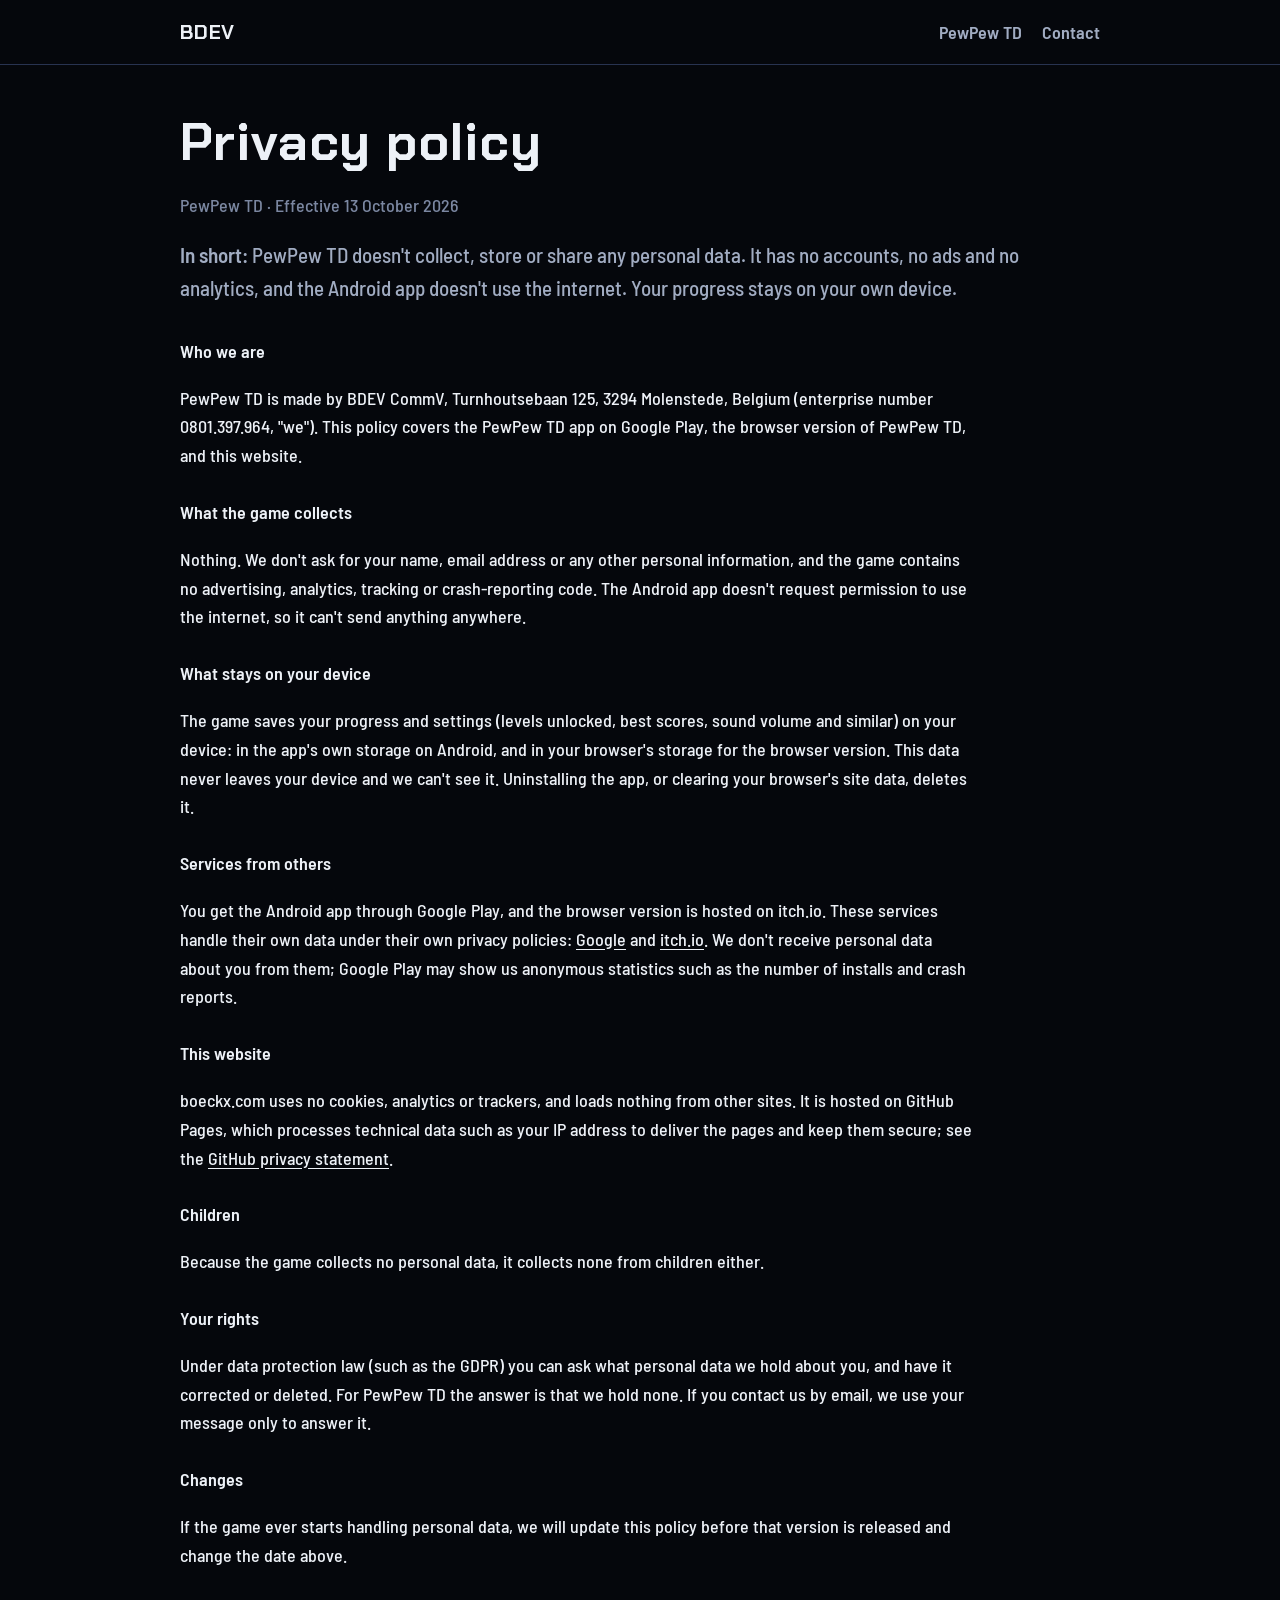
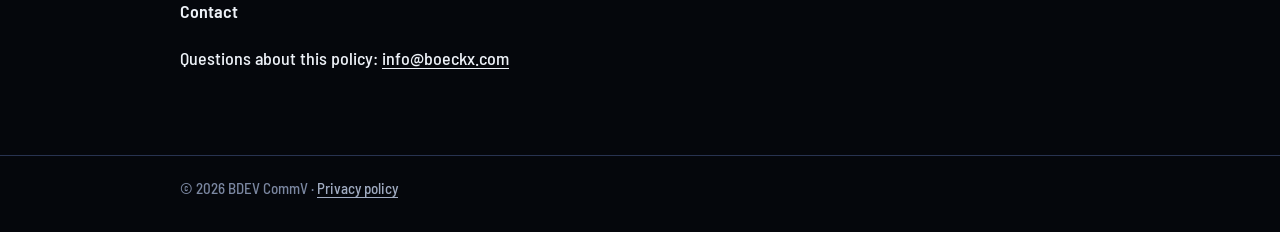
==== pewpew-td/privacy/index.html @ 17bb403c "BDEV CommV website: company details, PewPew TD page and privacy policy Co-Authored-By: Claude Opus 5" ====
<!doctype html>
<html lang="en">
<head>
<meta charset="utf-8">
<meta name="viewport" content="width=device-width, initial-scale=1">
<title>PewPew TD – Privacy policy</title>
<meta name="description" content="Privacy policy for PewPew TD and boeckx.com.">
<link rel="icon" href="../../assets/pewpew-td/icon.png">
<link rel="stylesheet" href="../../assets/style.css">
</head>
<body>
<header class="site">
  <div class="wrap">
    <a class="brand" href="../../">BDEV</a>
    <nav><a href="../">PewPew TD</a><a href="../../#contact">Contact</a></nav>
  </div>
</header>

<main>
  <div class="wrap">
    <h1>Privacy policy</h1>
    <p class="muted">PewPew TD · Effective 13 October 2026</p>

    <p class="lead"><strong>In short:</strong> PewPew TD doesn't collect, store or share any personal data.
    It has no accounts, no ads and no analytics, and the Android app doesn't use the internet. Your
    progress stays on your own device.</p>

    <h3>Who we are</h3>
    <p>PewPew TD is made by BDEV CommV, Turnhoutsebaan 125, 3294 Molenstede, Belgium (enterprise number
    0801.397.964, "we"). This policy covers the PewPew TD app on Google Play, the browser version of
    PewPew TD, and this website.</p>

    <h3>What the game collects</h3>
    <p>Nothing. We don't ask for your name, email address or any other personal information, and the
    game contains no advertising, analytics, tracking or crash-reporting code. The Android app doesn't
    request permission to use the internet, so it can't send anything anywhere.</p>

    <h3>What stays on your device</h3>
    <p>The game saves your progress and settings (levels unlocked, best scores, sound volume and similar)
    on your device: in the app's own storage on Android, and in your browser's storage for the browser
    version. This data never leaves your device and we can't see it. Uninstalling the app, or clearing
    your browser's site data, deletes it.</p>

    <h3>Services from others</h3>
    <p>You get the Android app through Google Play, and the browser version is hosted on itch.io. These
    services handle their own data under their own privacy policies:
    <a href="https://policies.google.com/privacy">Google</a> and
    <a href="https://itch.io/docs/legal/privacy-policy">itch.io</a>. We don't receive personal data about
    you from them; Google Play may show us anonymous statistics such as the number of installs and crash
    reports.</p>

    <h3>This website</h3>
    <p>boeckx.com uses no cookies, analytics or trackers, and loads nothing from other sites. It is hosted
    on GitHub Pages, which processes technical data such as your IP address to deliver the pages and keep
    them secure; see the
    <a href="https://docs.github.com/en/site-policy/privacy-policies/github-general-privacy-statement">GitHub
    privacy statement</a>.</p>

    <h3>Children</h3>
    <p>Because the game collects no personal data, it collects none from children either.</p>

    <h3>Your rights</h3>
    <p>Under data protection law (such as the GDPR) you can ask what personal data we hold about you, and
    have it corrected or deleted. For PewPew TD the answer is that we hold none. If you contact us by
    email, we use your message only to answer it.</p>

    <h3>Changes</h3>
    <p>If the game ever starts handling personal data, we will update this policy before that version is
    released and change the date above.</p>

    <h3>Contact</h3>
    <p>Questions about this policy: <a href="mailto:info@boeckx.com">info@boeckx.com</a></p>
  </div>
</main>

<footer class="site">
  <div class="wrap">© 2026 BDEV CommV · <a href="./">Privacy policy</a></div>
</footer>
</body>
</html>
---- assets/style.css ----
/* boeckx.com: the PewPew TD look (dark field, Chakra Petch headings,
   Barlow Semi Condensed text). Fonts are served from this site. */
@font-face { font-family: "Chakra Petch"; font-weight: 700; font-display: swap;
             src: url("fonts/ChakraPetch-Bold.ttf") format("truetype"); }
@font-face { font-family: "Barlow Semi Condensed"; font-weight: 500; font-display: swap;
             src: url("fonts/BarlowSemiCondensed-Medium.ttf") format("truetype"); }
@font-face { font-family: "Barlow Semi Condensed"; font-weight: 600; font-display: swap;
             src: url("fonts/BarlowSemiCondensed-SemiBold.ttf") format("truetype"); }

:root {
  --void: #05070c;
  --surface: #0b101a;
  --line: #283350;
  --ink: #edf1f7;
  --ink-2: #a1acc2;
  --ink-3: #7b87a1;
}

* { box-sizing: border-box; }

html { background: var(--void); color-scheme: dark; }

body {
  margin: 0;
  background: var(--void);
  color: var(--ink);
  font: 500 18px/1.6 "Barlow Semi Condensed", system-ui, sans-serif;
}

a { color: var(--ink); text-underline-offset: 3px; }
a:hover { color: #ffffff; }

.wrap { max-width: 960px; margin: 0 auto; padding: 0 20px; }

header.site {
  border-bottom: 1px solid var(--line);
}
header.site .wrap {
  display: flex; align-items: center; justify-content: space-between; gap: 16px;
  min-height: 64px;
}
header.site .brand {
  font: 700 20px/1 "Chakra Petch", sans-serif; letter-spacing: .04em;
  text-decoration: none;
}
header.site nav a { color: var(--ink-2); text-decoration: none; margin-left: 20px; font-weight: 600; }
header.site nav a:hover { color: var(--ink); }

main { padding: 48px 0 64px; }

h1, h2 { font-family: "Chakra Petch", sans-serif; font-weight: 700; line-height: 1.15; margin: 0 0 12px; }
h1 { font-size: clamp(34px, 6vw, 52px); letter-spacing: .02em; }
h2 { font-size: 24px; margin-top: 48px; }
h3 { font-size: 18px; margin: 28px 0 6px; font-weight: 600; }

.lead { font-size: 21px; color: var(--ink-2); max-width: 40em; margin: 0 0 32px; }
p, li { max-width: 44em; }
.muted { color: var(--ink-3); }

.card {
  display: block; background: var(--surface); border: 1px solid var(--line);
  text-decoration: none; overflow: hidden;
  clip-path: polygon(0 0, 100% 0, 100% calc(100% - 14px), calc(100% - 14px) 100%, 0 100%);
}
.card img { display: block; width: 100%; height: auto; }
.card .body { padding: 18px 20px 20px; }
.card .title { font: 700 22px/1.2 "Chakra Petch", sans-serif; margin: 0 0 4px; }
.card:hover { border-color: #3c4966; }

.facts { display: grid; grid-template-columns: max-content 1fr; gap: 6px 24px; margin: 0; }
.facts dt { color: var(--ink-3); }
.facts dd { margin: 0; }

.hero { display: block; width: 100%; height: auto; border: 1px solid var(--line); margin: 0 0 28px; }

.shots { display: grid; grid-template-columns: repeat(2, 1fr); gap: 12px; margin: 16px 0 0; padding: 0; list-style: none; }
.shots li { max-width: none; }
.shots img { display: block; width: 100%; height: auto; border: 1px solid var(--line); }

.badge {
  display: inline-block; padding: 8px 14px; margin: 4px 8px 4px 0;
  border: 1px solid var(--line); color: var(--ink-2); font-weight: 600;
}

footer.site { border-top: 1px solid var(--line); color: var(--ink-3); font-size: 15px; }
footer.site .wrap { padding-top: 20px; padding-bottom: 32px; }
footer.site a { color: var(--ink-2); }

@media (max-width: 600px) {
  body { font-size: 17px; }
  main { padding: 32px 0 48px; }
  .shots { grid-template-columns: 1fr; }
  .facts { grid-template-columns: 1fr; gap: 0; }
  .facts dd { margin-bottom: 10px; }
  header.site nav a { margin-left: 14px; }
}
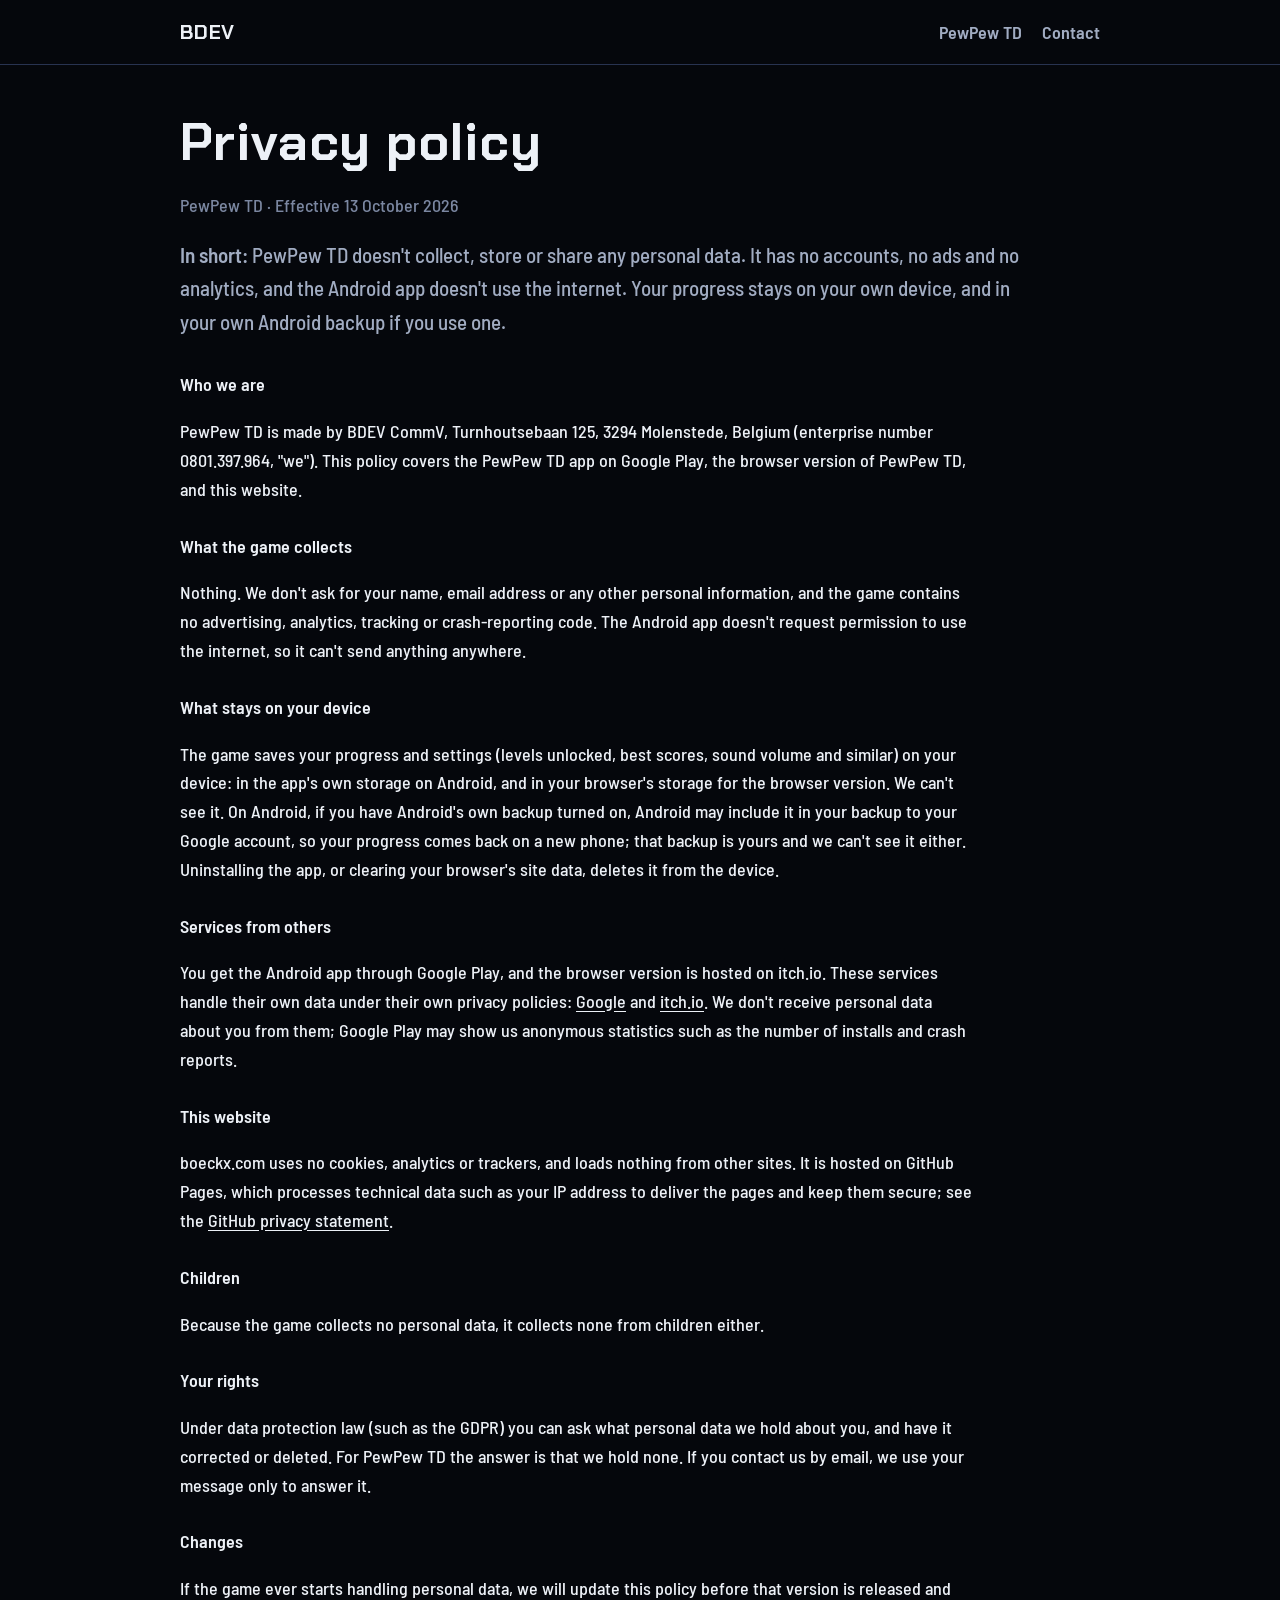
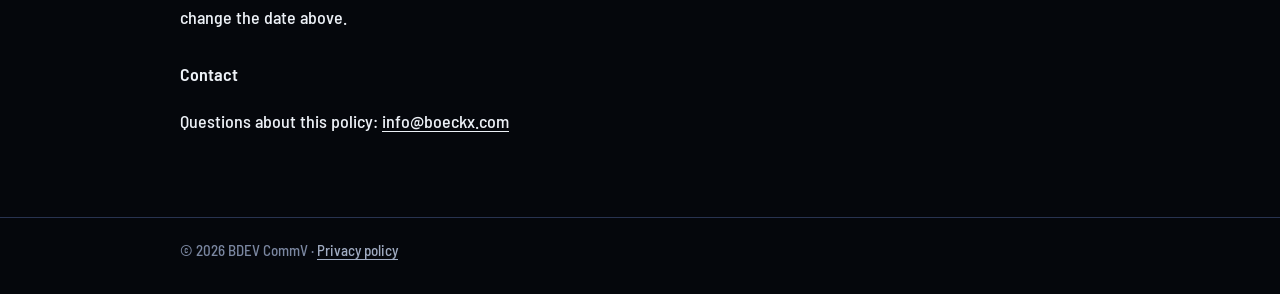
==== commit 6ceaaa7d: "PewPew TD privacy policy: mention Android backup The Android app now allows Android's own backup (to" ====
--- a/pewpew-td/privacy/index.html
+++ b/pewpew-td/privacy/index.html
@@ -23,7 +23,7 @@
 
     <p class="lead"><strong>In short:</strong> PewPew TD doesn't collect, store or share any personal data.
     It has no accounts, no ads and no analytics, and the Android app doesn't use the internet. Your
-    progress stays on your own device.</p>
+    progress stays on your own device, and in your own Android backup if you use one.</p>
 
     <h3>Who we are</h3>
     <p>PewPew TD is made by BDEV CommV, Turnhoutsebaan 125, 3294 Molenstede, Belgium (enterprise number
@@ -38,8 +38,10 @@
     <h3>What stays on your device</h3>
     <p>The game saves your progress and settings (levels unlocked, best scores, sound volume and similar)
     on your device: in the app's own storage on Android, and in your browser's storage for the browser
-    version. This data never leaves your device and we can't see it. Uninstalling the app, or clearing
-    your browser's site data, deletes it.</p>
+    version. We can't see it. On Android, if you have Android's own backup turned on, Android may
+    include it in your backup to your Google account, so your progress comes back on a new phone; that
+    backup is yours and we can't see it either. Uninstalling the app, or clearing your browser's site
+    data, deletes it from the device.</p>
 
     <h3>Services from others</h3>
     <p>You get the Android app through Google Play, and the browser version is hosted on itch.io. These
